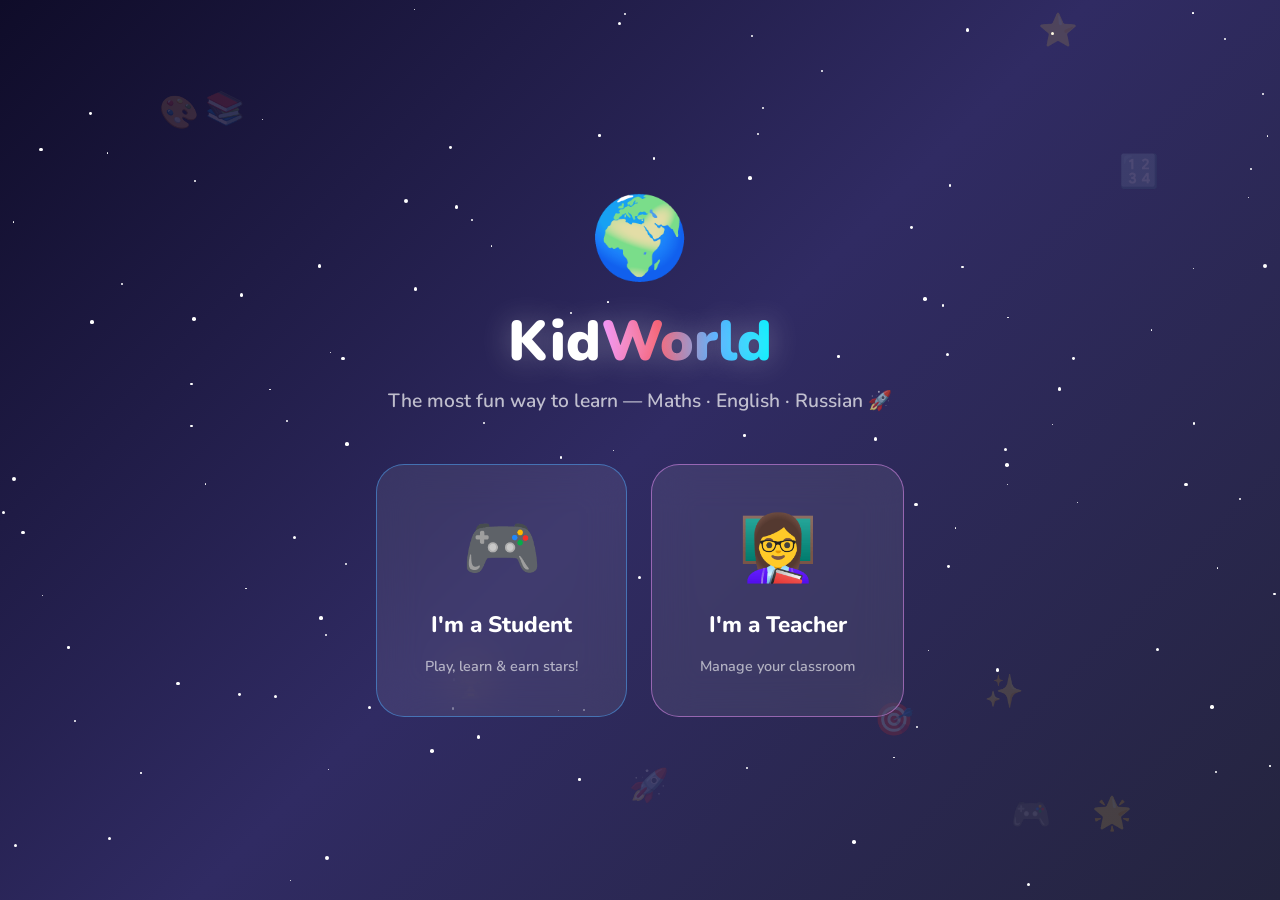
==== static/index.html @ a698bf13 "Add files via upload" ====
<!DOCTYPE html>
<html lang="en">
<head>
<meta charset="UTF-8">
<meta name="viewport" content="width=device-width,initial-scale=1">
<title>KidWorld 🌍</title>
<link href="https://fonts.googleapis.com/css2?family=Nunito:wght@400;600;700;800;900&display=swap" rel="stylesheet">
<style>
*{margin:0;padding:0;box-sizing:border-box}
body{font-family:'Nunito',sans-serif;background:linear-gradient(135deg,#0f0c29,#302b63,#24243e);min-height:100vh;display:flex;align-items:center;justify-content:center;overflow:hidden}
.stars-bg{position:fixed;inset:0;pointer-events:none}
.star{position:absolute;border-radius:50%;background:#fff;animation:twinkle var(--d,2s) ease-in-out infinite alternate}
@keyframes twinkle{0%{opacity:.1;transform:scale(1)}100%{opacity:.9;transform:scale(1.3)}}
.container{text-align:center;z-index:10;padding:40px 20px}
.logo{font-size:5rem;margin-bottom:10px;animation:bounce 2s ease-in-out infinite}
@keyframes bounce{0%,100%{transform:translateY(0)}50%{transform:translateY(-15px)}}
h1{font-size:3.5rem;font-weight:900;color:#fff;margin-bottom:8px;text-shadow:0 0 30px rgba(255,255,255,0.3)}
h1 span{background:linear-gradient(90deg,#f093fb,#f5576c,#4facfe,#00f2fe);-webkit-background-clip:text;-webkit-text-fill-color:transparent;background-clip:text}
.subtitle{font-size:1.2rem;color:rgba(255,255,255,0.7);margin-bottom:50px;font-weight:600}
.cards{display:flex;gap:24px;justify-content:center;flex-wrap:wrap}
.card{background:rgba(255,255,255,0.08);backdrop-filter:blur(20px);border:1px solid rgba(255,255,255,0.15);border-radius:28px;padding:40px 48px;cursor:pointer;transition:all .3s;text-decoration:none;display:flex;flex-direction:column;align-items:center;gap:16px;min-width:220px}
.card:hover{transform:translateY(-8px) scale(1.02);background:rgba(255,255,255,0.15);box-shadow:0 20px 60px rgba(0,0,0,0.3)}
.card-icon{font-size:4rem}
.card-title{font-size:1.4rem;font-weight:800;color:#fff}
.card-sub{font-size:.9rem;color:rgba(255,255,255,.6);font-weight:600}
.card.student{border-color:rgba(79,172,254,0.5)}
.card.student:hover{box-shadow:0 20px 60px rgba(79,172,254,0.3)}
.card.teacher{border-color:rgba(240,147,251,0.5)}
.card.teacher:hover{box-shadow:0 20px 60px rgba(240,147,251,0.3)}
.card.summary{border-color:rgba(0,242,254,0.5)}
.card.summary:hover{box-shadow:0 20px 60px rgba(0,242,254,0.3)}
.floating{position:fixed;pointer-events:none;font-size:2rem;animation:float var(--d,8s) ease-in-out infinite;opacity:0.15}
@keyframes float{0%,100%{transform:translateY(0) rotate(0deg)}50%{transform:translateY(-30px) rotate(10deg)}}
</style>
</head>
<body>
<div class="stars-bg" id="stars"></div>
<div class="container">
  <div class="logo">🌍</div>
  <h1>Kid<span>World</span></h1>
  <p class="subtitle">The most fun way to learn — Maths · English · Russian 🚀</p>
  <div class="cards">
    <a href="student.html" class="card student">
      <div class="card-icon">🎮</div>
      <div class="card-title">I'm a Student</div>
      <div class="card-sub">Play, learn & earn stars!</div>
    </a>
    <a href="teacher.html" class="card teacher">
      <div class="card-icon">👩‍🏫</div>
      <div class="card-title">I'm a Teacher</div>
      <div class="card-sub">Manage your classroom</div>
    </a>

  </div>
</div>
<script>
const sb=document.getElementById('stars');
for(let i=0;i<120;i++){
  const s=document.createElement('div');
  s.className='star';
  const size=Math.random()*3+1;
  s.style.cssText=`width:${size}px;height:${size}px;left:${Math.random()*100}%;top:${Math.random()*100}%;--d:${1+Math.random()*3}s;animation-delay:${Math.random()*3}s`;
  sb.appendChild(s);
}
const emojis=['⭐','🎮','📚','🔢','🌟','🎯','🏆','✨','🎨','🚀'];
emojis.forEach((e,i)=>{
  const d=document.createElement('div');
  d.className='floating';
  d.textContent=e;
  d.style.cssText=`left:${Math.random()*90}%;top:${Math.random()*90}%;--d:${6+Math.random()*6}s;animation-delay:${i*0.8}s`;
  document.body.appendChild(d);
});
</script>
</body>
</html>
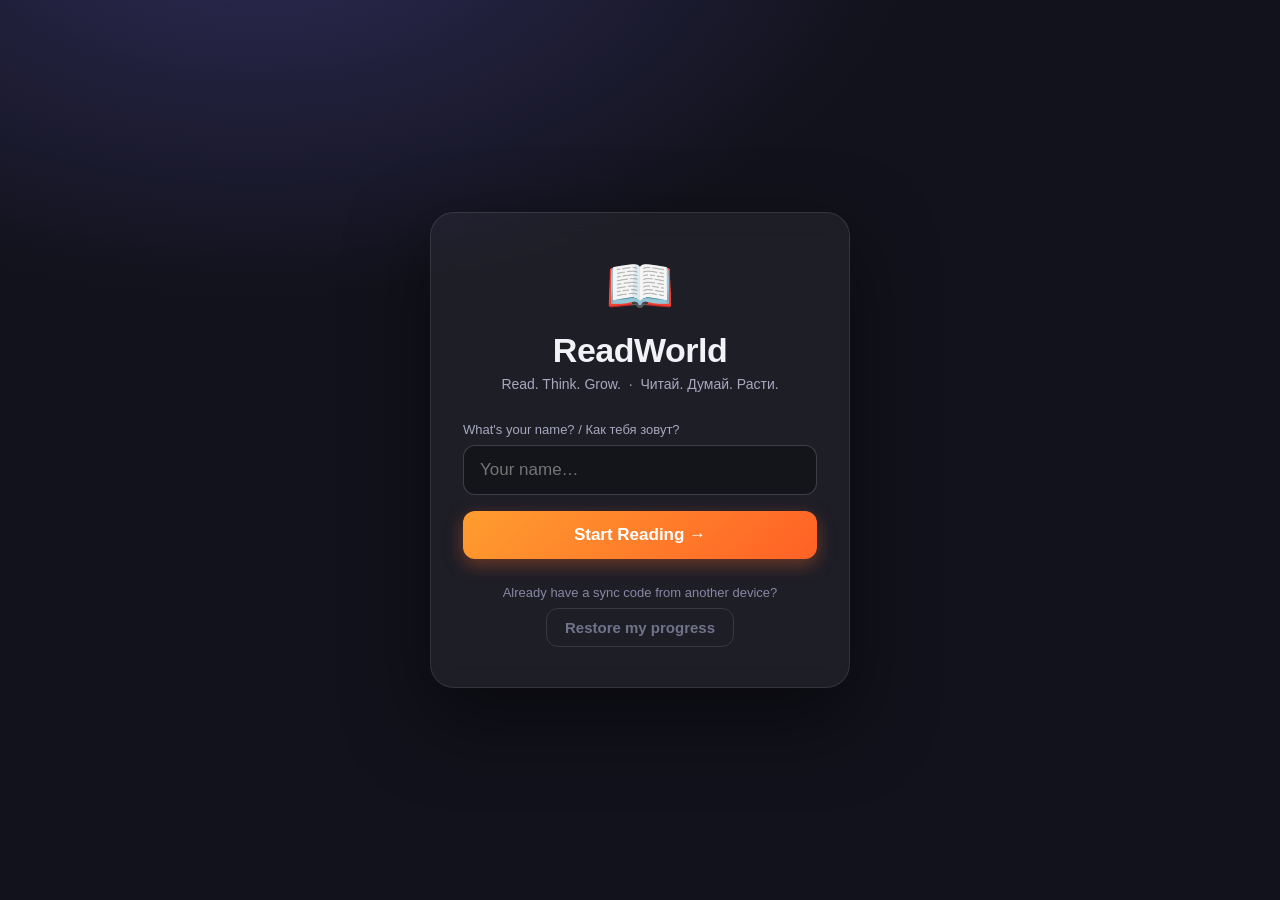
==== commit c9f44a24: "Rebuild as ReadWorld: Kindle-style reading platform with comprehension quizzes Replace the old KidWo" ====
--- a/static/index.html
+++ b/static/index.html
@@ -2,74 +2,167 @@
 <html lang="en">
 <head>
 <meta charset="UTF-8">
-<meta name="viewport" content="width=device-width,initial-scale=1">
-<title>KidWorld 🌍</title>
-<link href="https://fonts.googleapis.com/css2?family=Nunito:wght@400;600;700;800;900&display=swap" rel="stylesheet">
-<style>
-*{margin:0;padding:0;box-sizing:border-box}
-body{font-family:'Nunito',sans-serif;background:linear-gradient(135deg,#0f0c29,#302b63,#24243e);min-height:100vh;display:flex;align-items:center;justify-content:center;overflow:hidden}
-.stars-bg{position:fixed;inset:0;pointer-events:none}
-.star{position:absolute;border-radius:50%;background:#fff;animation:twinkle var(--d,2s) ease-in-out infinite alternate}
-@keyframes twinkle{0%{opacity:.1;transform:scale(1)}100%{opacity:.9;transform:scale(1.3)}}
-.container{text-align:center;z-index:10;padding:40px 20px}
-.logo{font-size:5rem;margin-bottom:10px;animation:bounce 2s ease-in-out infinite}
-@keyframes bounce{0%,100%{transform:translateY(0)}50%{transform:translateY(-15px)}}
-h1{font-size:3.5rem;font-weight:900;color:#fff;margin-bottom:8px;text-shadow:0 0 30px rgba(255,255,255,0.3)}
-h1 span{background:linear-gradient(90deg,#f093fb,#f5576c,#4facfe,#00f2fe);-webkit-background-clip:text;-webkit-text-fill-color:transparent;background-clip:text}
-.subtitle{font-size:1.2rem;color:rgba(255,255,255,0.7);margin-bottom:50px;font-weight:600}
-.cards{display:flex;gap:24px;justify-content:center;flex-wrap:wrap}
-.card{background:rgba(255,255,255,0.08);backdrop-filter:blur(20px);border:1px solid rgba(255,255,255,0.15);border-radius:28px;padding:40px 48px;cursor:pointer;transition:all .3s;text-decoration:none;display:flex;flex-direction:column;align-items:center;gap:16px;min-width:220px}
-.card:hover{transform:translateY(-8px) scale(1.02);background:rgba(255,255,255,0.15);box-shadow:0 20px 60px rgba(0,0,0,0.3)}
-.card-icon{font-size:4rem}
-.card-title{font-size:1.4rem;font-weight:800;color:#fff}
-.card-sub{font-size:.9rem;color:rgba(255,255,255,.6);font-weight:600}
-.card.student{border-color:rgba(79,172,254,0.5)}
-.card.student:hover{box-shadow:0 20px 60px rgba(79,172,254,0.3)}
-.card.teacher{border-color:rgba(240,147,251,0.5)}
-.card.teacher:hover{box-shadow:0 20px 60px rgba(240,147,251,0.3)}
-.card.summary{border-color:rgba(0,242,254,0.5)}
-.card.summary:hover{box-shadow:0 20px 60px rgba(0,242,254,0.3)}
-.floating{position:fixed;pointer-events:none;font-size:2rem;animation:float var(--d,8s) ease-in-out infinite;opacity:0.15}
-@keyframes float{0%,100%{transform:translateY(0) rotate(0deg)}50%{transform:translateY(-30px) rotate(10deg)}}
-</style>
+<meta name="viewport" content="width=device-width, initial-scale=1.0, viewport-fit=cover">
+<meta name="theme-color" content="#1a1a2e">
+<title>ReadWorld — Read. Think. Grow.</title>
+<link rel="icon" href="data:image/svg+xml,<svg xmlns='http://www.w3.org/2000/svg' viewBox='0 0 100 100'><text y='.9em' font-size='90'>📖</text></svg>">
+<link rel="stylesheet" href="css/app.css">
 </head>
 <body>
-<div class="stars-bg" id="stars"></div>
-<div class="container">
-  <div class="logo">🌍</div>
-  <h1>Kid<span>World</span></h1>
-  <p class="subtitle">The most fun way to learn — Maths · English · Russian 🚀</p>
-  <div class="cards">
-    <a href="student.html" class="card student">
-      <div class="card-icon">🎮</div>
-      <div class="card-title">I'm a Student</div>
-      <div class="card-sub">Play, learn & earn stars!</div>
-    </a>
-    <a href="teacher.html" class="card teacher">
-      <div class="card-icon">👩‍🏫</div>
-      <div class="card-title">I'm a Teacher</div>
-      <div class="card-sub">Manage your classroom</div>
-    </a>
 
+<!-- ===================== WELCOME / PROFILE ===================== -->
+<div id="welcome-screen" class="screen hidden">
+  <div class="welcome-card">
+    <div class="welcome-logo">📖</div>
+    <h1>ReadWorld</h1>
+    <p class="welcome-tag">Read. Think. Grow. &nbsp;·&nbsp; Читай. Думай. Расти.</p>
+    <label class="field-label" for="profile-name">What's your name? / Как тебя зовут?</label>
+    <input id="profile-name" type="text" maxlength="24" placeholder="Your name…" autocomplete="off">
+    <button id="btn-start" class="btn btn-primary btn-lg">Start Reading →</button>
+    <div class="welcome-sync">
+      <span>Already have a sync code from another device?</span>
+      <button id="btn-restore" class="btn btn-ghost">Restore my progress</button>
+    </div>
   </div>
 </div>
-<script>
-const sb=document.getElementById('stars');
-for(let i=0;i<120;i++){
-  const s=document.createElement('div');
-  s.className='star';
-  const size=Math.random()*3+1;
-  s.style.cssText=`width:${size}px;height:${size}px;left:${Math.random()*100}%;top:${Math.random()*100}%;--d:${1+Math.random()*3}s;animation-delay:${Math.random()*3}s`;
-  sb.appendChild(s);
-}
-const emojis=['⭐','🎮','📚','🔢','🌟','🎯','🏆','✨','🎨','🚀'];
-emojis.forEach((e,i)=>{
-  const d=document.createElement('div');
-  d.className='floating';
-  d.textContent=e;
-  d.style.cssText=`left:${Math.random()*90}%;top:${Math.random()*90}%;--d:${6+Math.random()*6}s;animation-delay:${i*0.8}s`;
-  document.body.appendChild(d);
-});
-</script>
+
+<!-- ===================== LIBRARY ===================== -->
+<div id="library-screen" class="screen hidden">
+  <header class="lib-header">
+    <div class="lib-header-inner">
+      <div class="lib-brand">
+        <span class="lib-logo">📖</span>
+        <div>
+          <div class="lib-title">ReadWorld</div>
+          <div class="lib-sub" id="lib-greeting">Hello!</div>
+        </div>
+      </div>
+      <div class="lib-actions">
+        <button id="btn-stats" class="icon-btn" title="My progress">🏆</button>
+        <button id="btn-sync" class="icon-btn" title="Sync across devices">🔄</button>
+        <button id="btn-profile" class="icon-btn" title="Profile">👤</button>
+      </div>
+    </div>
+    <div class="lib-search-row">
+      <input id="lib-search" type="search" placeholder="Search books… / Поиск книг…">
+    </div>
+    <nav class="lib-filters" id="lib-filters">
+      <button class="chip active" data-filter="all">All books</button>
+      <button class="chip" data-filter="continue">📚 Continue</button>
+      <button class="chip" data-filter="en">🇬🇧 English</button>
+      <button class="chip" data-filter="ru">🇷🇺 Русский</button>
+      <button class="chip" data-filter="science">🔬 Science</button>
+      <button class="chip" data-filter="maths">📐 Maths</button>
+      <button class="chip" data-filter="fiction">✨ Stories</button>
+    </nav>
+    <nav class="lib-filters lib-years" id="lib-years">
+      <button class="chip yr active" data-year="all">All years</button>
+      <button class="chip yr" data-year="4">Year 4</button>
+      <button class="chip yr" data-year="5">Year 5</button>
+      <button class="chip yr" data-year="6">Year 6</button>
+      <button class="chip yr" data-year="7">Year 7</button>
+      <button class="chip yr" data-year="8">Year 8</button>
+      <button class="chip yr" data-year="9">Year 9</button>
+    </nav>
+  </header>
+  <main id="lib-shelves" class="lib-shelves"></main>
+  <footer class="lib-footer">ReadWorld · A family reading project · Classic texts presented as adapted graded-reader editions</footer>
+</div>
+
+<!-- ===================== BOOK DETAILS ===================== -->
+<div id="detail-screen" class="screen hidden">
+  <div class="detail-wrap">
+    <button class="btn btn-ghost detail-back" id="btn-detail-back">← Library</button>
+    <div class="detail-card" id="detail-card"></div>
+  </div>
+</div>
+
+<!-- ===================== READER ===================== -->
+<div id="reader-screen" class="screen hidden">
+  <header class="reader-top" id="reader-top">
+    <button class="icon-btn" id="btn-reader-back" title="Back to library">←</button>
+    <div class="reader-book-title" id="reader-book-title"></div>
+    <div class="reader-top-actions">
+      <button class="icon-btn" id="btn-toc" title="Contents">☰</button>
+      <button class="icon-btn" id="btn-settings" title="Display settings">Aa</button>
+    </div>
+  </header>
+
+  <div class="reader-stage" id="reader-stage">
+    <div class="reader-viewport" id="reader-viewport">
+      <div class="reader-content" id="reader-content"></div>
+    </div>
+    <div class="tap-zone tap-left" id="tap-left"></div>
+    <div class="tap-zone tap-right" id="tap-right"></div>
+  </div>
+
+  <footer class="reader-bottom" id="reader-bottom">
+    <div class="reader-progressbar"><div class="reader-progress-fill" id="reader-progress-fill"></div></div>
+    <div class="reader-meta">
+      <span id="reader-chapter-label"></span>
+      <span id="reader-page-label"></span>
+      <span id="reader-percent-label"></span>
+    </div>
+  </footer>
+
+  <!-- TOC drawer -->
+  <div class="drawer-backdrop hidden" id="toc-backdrop"></div>
+  <aside class="toc-drawer hidden" id="toc-drawer">
+    <div class="toc-head">Contents · Оглавление</div>
+    <div id="toc-list"></div>
+  </aside>
+
+  <!-- Display settings popover -->
+  <div class="settings-pop hidden" id="settings-pop">
+    <div class="set-row">
+      <span class="set-label">Font size</span>
+      <div class="set-controls">
+        <button class="set-btn" data-act="font-">A−</button>
+        <button class="set-btn" data-act="font+">A+</button>
+      </div>
+    </div>
+    <div class="set-row">
+      <span class="set-label">Line spacing</span>
+      <div class="set-controls">
+        <button class="set-btn" data-act="line-">≡−</button>
+        <button class="set-btn" data-act="line+">≡+</button>
+      </div>
+    </div>
+    <div class="set-row">
+      <span class="set-label">Font</span>
+      <div class="set-controls">
+        <button class="set-btn" data-act="serif">Serif</button>
+        <button class="set-btn" data-act="sans">Sans</button>
+      </div>
+    </div>
+    <div class="set-row">
+      <span class="set-label">Theme</span>
+      <div class="set-controls">
+        <button class="theme-dot theme-light" data-act="th-light" title="Light"></button>
+        <button class="theme-dot theme-sepia" data-act="th-sepia" title="Sepia"></button>
+        <button class="theme-dot theme-dark" data-act="th-dark" title="Dark"></button>
+      </div>
+    </div>
+  </div>
+</div>
+
+<!-- ===================== QUIZ ===================== -->
+<div id="quiz-overlay" class="overlay hidden">
+  <div class="quiz-card" id="quiz-card"></div>
+</div>
+
+<!-- ===================== GENERIC MODAL ===================== -->
+<div id="modal-overlay" class="overlay hidden">
+  <div class="modal-card" id="modal-card"></div>
+</div>
+
+<div id="toast" class="toast hidden"></div>
+
+<script src="js/data/en_science.js"></script>
+<script src="js/data/en_maths.js"></script>
+<script src="js/data/en_fiction.js"></script>
+<script src="js/data/ru_fiction.js"></script>
+<script src="js/data/ru_edu.js"></script>
+<script src="js/app.js"></script>
 </body>
 </html>
--- a/static/css/app.css
+++ b/static/css/app.css
@@ -0,0 +1,342 @@
+/* ============================================================
+   ReadWorld — Kindle-style reading platform
+   ============================================================ */
+* { margin: 0; padding: 0; box-sizing: border-box; }
+html, body { height: 100%; }
+body {
+  font-family: -apple-system, BlinkMacSystemFont, "Segoe UI", Roboto, "Helvetica Neue", Arial, sans-serif;
+  background: #12121c;
+  color: #1c1c28;
+  -webkit-font-smoothing: antialiased;
+  overflow-x: hidden;
+}
+button { font-family: inherit; cursor: pointer; }
+input { font-family: inherit; }
+.hidden { display: none !important; }
+
+.screen { min-height: 100vh; }
+
+/* ---------- Buttons ---------- */
+.btn {
+  border: none; border-radius: 12px; padding: 10px 18px;
+  font-size: 15px; font-weight: 600; transition: transform .12s, box-shadow .12s, background .12s;
+}
+.btn:active { transform: scale(.97); }
+.btn-primary {
+  background: linear-gradient(135deg, #ff9d2f, #ff6126);
+  color: #fff; box-shadow: 0 6px 18px rgba(255, 110, 40, .35);
+}
+.btn-primary:hover { box-shadow: 0 8px 24px rgba(255,110,40,.5); }
+.btn-lg { padding: 14px 28px; font-size: 17px; width: 100%; }
+.btn-ghost {
+  background: transparent; color: inherit; opacity: .8;
+  border: 1px solid rgba(128,128,150,.35);
+}
+.btn-ghost:hover { opacity: 1; background: rgba(128,128,150,.12); }
+.icon-btn {
+  background: rgba(255,255,255,.08); border: 1px solid rgba(255,255,255,.1);
+  color: inherit; width: 40px; height: 40px; border-radius: 12px;
+  font-size: 17px; font-weight: 700; display: inline-flex; align-items: center; justify-content: center;
+  transition: background .12s;
+}
+.icon-btn:hover { background: rgba(255,255,255,.16); }
+
+/* ============================================================
+   WELCOME
+   ============================================================ */
+#welcome-screen {
+  display: flex; align-items: center; justify-content: center;
+  background: radial-gradient(1200px 700px at 20% -10%, #2d2b55 0%, #12121c 55%), #12121c;
+  padding: 24px;
+}
+.welcome-card {
+  width: 100%; max-width: 420px; text-align: center;
+  background: rgba(255,255,255,.05); border: 1px solid rgba(255,255,255,.1);
+  border-radius: 24px; padding: 40px 32px; color: #f2f2f7;
+  backdrop-filter: blur(12px);
+  box-shadow: 0 30px 80px rgba(0,0,0,.5);
+}
+.welcome-logo { font-size: 56px; margin-bottom: 12px; }
+.welcome-card h1 { font-size: 34px; letter-spacing: -.5px; margin-bottom: 6px; }
+.welcome-tag { color: #a8a8c0; font-size: 14px; margin-bottom: 30px; }
+.field-label { display: block; text-align: left; font-size: 13px; color: #a8a8c0; margin-bottom: 8px; }
+#profile-name {
+  width: 100%; padding: 14px 16px; border-radius: 12px; font-size: 17px;
+  border: 1px solid rgba(255,255,255,.18); background: rgba(0,0,0,.3); color: #fff;
+  margin-bottom: 16px; outline: none;
+}
+#profile-name:focus { border-color: #ff9d2f; }
+.welcome-sync { margin-top: 26px; font-size: 13px; color: #8888a5; display: flex; flex-direction: column; gap: 8px; align-items: center; }
+
+/* ============================================================
+   LIBRARY
+   ============================================================ */
+#library-screen {
+  background: linear-gradient(180deg, #1a1a2e 0%, #12121c 320px);
+  color: #f2f2f7; padding-bottom: 40px;
+}
+.lib-header { padding: 18px 20px 6px; max-width: 1100px; margin: 0 auto; }
+.lib-header-inner { display: flex; align-items: center; justify-content: space-between; margin-bottom: 16px; }
+.lib-brand { display: flex; align-items: center; gap: 12px; }
+.lib-logo { font-size: 34px; }
+.lib-title { font-size: 22px; font-weight: 800; letter-spacing: -.4px; }
+.lib-sub { font-size: 13px; color: #a0a0bd; }
+.lib-actions { display: flex; gap: 8px; }
+.lib-search-row { margin-bottom: 12px; }
+#lib-search {
+  width: 100%; padding: 12px 18px; border-radius: 14px; font-size: 15px;
+  border: 1px solid rgba(255,255,255,.12); background: rgba(255,255,255,.07); color: #fff; outline: none;
+}
+#lib-search::placeholder { color: #8686a2; }
+.lib-filters { display: flex; gap: 8px; overflow-x: auto; padding-bottom: 8px; scrollbar-width: none; }
+.lib-filters::-webkit-scrollbar { display: none; }
+.chip {
+  flex: 0 0 auto; padding: 8px 15px; border-radius: 999px; font-size: 13.5px; font-weight: 600;
+  background: rgba(255,255,255,.08); color: #c9c9dd; border: 1px solid rgba(255,255,255,.1);
+  transition: all .12s;
+}
+.chip:hover { background: rgba(255,255,255,.14); }
+.chip.active { background: #ff7a2f; color: #fff; border-color: #ff7a2f; }
+.chip.yr { padding: 6px 12px; font-size: 12.5px; }
+
+.lib-shelves { max-width: 1100px; margin: 0 auto; padding: 10px 20px; }
+.shelf { margin-bottom: 34px; }
+.shelf-title { font-size: 17px; font-weight: 700; margin-bottom: 14px; display: flex; align-items: center; gap: 8px; color: #ececf5; }
+.shelf-count { font-size: 12px; color: #8686a2; font-weight: 500; }
+.shelf-grid {
+  display: grid; grid-template-columns: repeat(auto-fill, minmax(150px, 1fr)); gap: 18px;
+}
+.book-card {
+  background: transparent; border: none; text-align: left; color: inherit;
+  display: flex; flex-direction: column; gap: 8px; padding: 0;
+  transition: transform .15s;
+}
+.book-card:hover { transform: translateY(-4px); }
+.book-cover {
+  aspect-ratio: 2 / 3; border-radius: 8px 14px 14px 8px; position: relative; overflow: hidden;
+  box-shadow: 0 10px 25px rgba(0,0,0,.45), inset 4px 0 8px rgba(255,255,255,.12), inset -2px 0 6px rgba(0,0,0,.25);
+  display: flex; flex-direction: column; justify-content: space-between; padding: 14px 12px;
+}
+.book-cover::before {
+  content: ""; position: absolute; left: 7px; top: 0; bottom: 0; width: 1.5px;
+  background: rgba(0,0,0,.28);
+}
+.cover-emoji { font-size: 38px; line-height: 1; filter: drop-shadow(0 3px 4px rgba(0,0,0,.3)); }
+.cover-title { font-size: 14px; font-weight: 800; line-height: 1.25; color: #fff; text-shadow: 0 1px 3px rgba(0,0,0,.35); font-family: Georgia, serif; }
+.cover-author { font-size: 11px; color: rgba(255,255,255,.85); margin-top: 5px; }
+.cover-badge {
+  position: absolute; top: 10px; right: 10px; font-size: 10.5px; font-weight: 700;
+  background: rgba(0,0,0,.4); color: #fff; padding: 3px 8px; border-radius: 999px; backdrop-filter: blur(4px);
+}
+.book-meta-line { display: flex; align-items: center; justify-content: space-between; gap: 6px; }
+.book-name { font-size: 13px; font-weight: 600; color: #e8e8f2; line-height: 1.3; }
+.book-progress-txt { font-size: 11.5px; color: #9a9ab5; }
+.book-bar { height: 4px; border-radius: 4px; background: rgba(255,255,255,.12); overflow: hidden; }
+.book-bar-fill { height: 100%; border-radius: 4px; background: linear-gradient(90deg,#ff9d2f,#ff6126); }
+.lib-empty { text-align: center; color: #8686a2; padding: 60px 20px; font-size: 15px; }
+.lib-footer { text-align: center; color: #6a6a85; font-size: 12px; padding: 20px; max-width: 1100px; margin: 0 auto; }
+
+/* ============================================================
+   DETAIL
+   ============================================================ */
+#detail-screen { background: linear-gradient(180deg,#1a1a2e,#12121c 400px); color: #f2f2f7; }
+.detail-wrap { max-width: 760px; margin: 0 auto; padding: 20px; }
+.detail-back { margin-bottom: 16px; color: #c9c9dd; }
+.detail-card {
+  background: rgba(255,255,255,.05); border: 1px solid rgba(255,255,255,.1);
+  border-radius: 22px; padding: 30px; display: flex; gap: 28px; flex-wrap: wrap;
+}
+.detail-cover { width: 170px; flex: 0 0 auto; }
+.detail-cover .book-cover { width: 170px; }
+.detail-info { flex: 1; min-width: 240px; }
+.detail-info h2 { font-size: 26px; letter-spacing: -.4px; margin-bottom: 4px; font-family: Georgia, serif; }
+.detail-author { color: #a0a0bd; font-size: 14px; margin-bottom: 14px; }
+.detail-tags { display: flex; gap: 8px; flex-wrap: wrap; margin-bottom: 16px; }
+.tag { font-size: 12px; font-weight: 600; padding: 4px 10px; border-radius: 999px; background: rgba(255,255,255,.1); color: #d8d8e8; }
+.detail-desc { font-size: 14.5px; line-height: 1.65; color: #c5c5da; margin-bottom: 22px; }
+.detail-actions { display: flex; gap: 12px; flex-wrap: wrap; }
+.detail-chapters { width: 100%; margin-top: 26px; border-top: 1px solid rgba(255,255,255,.1); padding-top: 18px; }
+.detail-chapters h3 { font-size: 15px; margin-bottom: 12px; color: #ececf5; }
+.dchap {
+  display: flex; align-items: center; justify-content: space-between; gap: 10px;
+  padding: 11px 14px; border-radius: 12px; background: rgba(255,255,255,.05);
+  margin-bottom: 8px; font-size: 14px; width: 100%; border: 1px solid transparent; color: #e2e2ef; text-align: left;
+}
+.dchap:hover { border-color: rgba(255,255,255,.2); }
+.dchap .dchap-state { font-size: 12px; color: #9a9ab5; flex: 0 0 auto; }
+.dchap .done { color: #57d98e; }
+
+/* ============================================================
+   READER  (theme-driven)
+   ============================================================ */
+#reader-screen {
+  display: flex; flex-direction: column; height: 100vh; height: 100dvh;
+  --paper: #fbf8f1; --ink: #2a2620; --faint: #8d8578; --accent: #b06e2c;
+  background: var(--paper); color: var(--ink);
+  transition: background .25s, color .25s;
+}
+#reader-screen.th-light { --paper: #ffffff; --ink: #222226; --faint: #8a8a95; --accent: #cc5c1e; }
+#reader-screen.th-sepia { --paper: #f6ecd9; --ink: #453a26; --faint: #978a6f; --accent: #a35f1c; }
+#reader-screen.th-dark  { --paper: #16161e; --ink: #cfcfd9; --faint: #6f6f82; --accent: #e08c3c; }
+
+.reader-top {
+  display: flex; align-items: center; gap: 12px; padding: 10px 14px;
+  border-bottom: 1px solid color-mix(in srgb, var(--ink) 10%, transparent);
+  flex: 0 0 auto; position: relative; z-index: 30; background: var(--paper);
+}
+.reader-top .icon-btn { background: color-mix(in srgb, var(--ink) 7%, transparent); border-color: color-mix(in srgb, var(--ink) 10%, transparent); color: var(--ink); }
+.reader-book-title {
+  flex: 1; text-align: center; font-size: 13.5px; font-weight: 600; color: var(--faint);
+  white-space: nowrap; overflow: hidden; text-overflow: ellipsis;
+}
+.reader-top-actions { display: flex; gap: 8px; }
+
+.reader-stage { flex: 1; position: relative; overflow: hidden; }
+.reader-viewport { position: absolute; inset: 0; padding: 26px 8vw 20px; overflow: hidden; }
+.reader-content {
+  height: 100%;
+  transition: transform .28s cubic-bezier(.25,.7,.3,1);
+  font-family: Georgia, "Times New Roman", "Noto Serif", serif;
+  font-size: 19px; line-height: 1.75;
+}
+.reader-content.sans { font-family: -apple-system, "Segoe UI", Roboto, Arial, sans-serif; }
+.reader-content h2.chap-heading {
+  font-size: 1.55em; line-height: 1.3; margin: 0 0 .4em; letter-spacing: -.3px;
+}
+.reader-content .chap-book { font-size: .72em; text-transform: uppercase; letter-spacing: 2px; color: var(--accent); font-weight: 700; margin-bottom: 1.4em; font-family: inherit; }
+.reader-content p { margin: 0 0 1em; text-align: justify; hyphens: auto; -webkit-hyphens: auto; }
+.reader-content p:first-of-type { text-indent: 0; }
+.chap-end {
+  margin-top: 2em; text-align: center; break-inside: avoid;
+}
+.chap-end .fleuron { color: var(--accent); font-size: 22px; letter-spacing: 8px; margin-bottom: 18px; }
+.btn-chap-quiz {
+  background: var(--accent); color: #fff; border: none; padding: 13px 26px;
+  border-radius: 12px; font-size: 15.5px; font-weight: 700; box-shadow: 0 6px 16px color-mix(in srgb, var(--accent) 40%, transparent);
+}
+.chap-end .quiz-done-note { font-size: 14px; color: var(--faint); margin-top: 10px; }
+
+.tap-zone { position: absolute; top: 0; bottom: 0; width: 22%; z-index: 10; cursor: pointer; -webkit-tap-highlight-color: transparent; }
+.tap-left { left: 0; } .tap-right { right: 0; }
+
+.reader-bottom { flex: 0 0 auto; padding: 0 8vw 12px; background: var(--paper); position: relative; z-index: 30; }
+.reader-progressbar { height: 3px; border-radius: 3px; background: color-mix(in srgb, var(--ink) 10%, transparent); margin-bottom: 8px; overflow: hidden; }
+.reader-progress-fill { height: 100%; background: var(--accent); border-radius: 3px; transition: width .3s; }
+.reader-meta { display: flex; justify-content: space-between; font-size: 12px; color: var(--faint); }
+
+/* TOC drawer */
+.drawer-backdrop { position: fixed; inset: 0; background: rgba(0,0,0,.45); z-index: 40; }
+.toc-drawer {
+  position: fixed; top: 0; left: 0; bottom: 0; width: min(340px, 85vw); z-index: 41;
+  background: var(--paper); color: var(--ink); box-shadow: 8px 0 30px rgba(0,0,0,.3);
+  padding: 20px; overflow-y: auto; animation: slidein .22s ease;
+}
+@keyframes slidein { from { transform: translateX(-100%); } to { transform: translateX(0); } }
+.toc-head { font-weight: 800; font-size: 16px; margin-bottom: 14px; }
+.toc-item {
+  display: flex; justify-content: space-between; align-items: center; gap: 8px; width: 100%;
+  background: none; border: none; color: var(--ink); text-align: left;
+  padding: 12px 10px; border-radius: 10px; font-size: 14.5px;
+}
+.toc-item:hover { background: color-mix(in srgb, var(--ink) 7%, transparent); }
+.toc-item.current { background: color-mix(in srgb, var(--accent) 14%, transparent); font-weight: 700; }
+.toc-state { font-size: 12px; color: var(--faint); flex: 0 0 auto; }
+.toc-state.done { color: #2fa568; }
+
+/* Settings popover */
+.settings-pop {
+  position: absolute; top: 58px; right: 14px; z-index: 45; width: 270px;
+  background: var(--paper); color: var(--ink); border-radius: 16px; padding: 16px;
+  border: 1px solid color-mix(in srgb, var(--ink) 12%, transparent);
+  box-shadow: 0 16px 40px rgba(0,0,0,.3);
+}
+.set-row { display: flex; align-items: center; justify-content: space-between; margin-bottom: 12px; }
+.set-row:last-child { margin-bottom: 0; }
+.set-label { font-size: 13.5px; font-weight: 600; color: var(--faint); }
+.set-controls { display: flex; gap: 8px; }
+.set-btn {
+  background: color-mix(in srgb, var(--ink) 7%, transparent); color: var(--ink);
+  border: 1px solid color-mix(in srgb, var(--ink) 12%, transparent);
+  border-radius: 10px; padding: 7px 12px; font-size: 13.5px; font-weight: 700;
+}
+.theme-dot { width: 32px; height: 32px; border-radius: 50%; border: 2px solid color-mix(in srgb, var(--ink) 25%, transparent); }
+.theme-light { background: #fff; } .theme-sepia { background: #f6ecd9; } .theme-dark { background: #16161e; }
+
+/* ============================================================
+   QUIZ
+   ============================================================ */
+.overlay {
+  position: fixed; inset: 0; z-index: 100; background: rgba(10,10,18,.55);
+  backdrop-filter: blur(6px);
+  display: flex; align-items: center; justify-content: center; padding: 18px;
+  animation: fadein .2s ease;
+}
+@keyframes fadein { from { opacity: 0; } to { opacity: 1; } }
+.quiz-card, .modal-card {
+  width: 100%; max-width: 520px; max-height: 88vh; overflow-y: auto;
+  background: #fff; color: #24242e; border-radius: 22px; padding: 28px;
+  box-shadow: 0 30px 80px rgba(0,0,0,.5); animation: popin .25s cubic-bezier(.3,1.4,.6,1);
+}
+@keyframes popin { from { transform: scale(.92); opacity: 0; } to { transform: scale(1); opacity: 1; } }
+.quiz-eyebrow { font-size: 12px; text-transform: uppercase; letter-spacing: 2px; color: #ff7a2f; font-weight: 800; margin-bottom: 6px; }
+.quiz-title { font-size: 21px; font-weight: 800; letter-spacing: -.3px; margin-bottom: 4px; }
+.quiz-progress { font-size: 13px; color: #8a8a99; margin-bottom: 18px; }
+.quiz-q { font-size: 17.5px; font-weight: 700; line-height: 1.45; margin-bottom: 18px; }
+.quiz-opt {
+  display: block; width: 100%; text-align: left; padding: 13px 16px; margin-bottom: 10px;
+  border-radius: 14px; border: 2px solid #e6e6ee; background: #f7f7fb; color: #24242e;
+  font-size: 15px; font-weight: 500; line-height: 1.4; transition: all .12s;
+}
+.quiz-opt:hover:not(:disabled) { border-color: #ffb37a; background: #fff7f0; }
+.quiz-opt:disabled { cursor: default; }
+.quiz-opt.correct { border-color: #2fa568; background: #e9f9f0; font-weight: 700; }
+.quiz-opt.wrong { border-color: #e0524d; background: #fdeeee; }
+.quiz-explain {
+  border-left: 4px solid #ffb37a; background: #fff6ec; color: #5c4a33;
+  padding: 12px 14px; border-radius: 0 12px 12px 0; font-size: 14px; line-height: 1.55; margin: 6px 0 16px;
+}
+.quiz-actions { display: flex; gap: 10px; justify-content: flex-end; margin-top: 6px; }
+.quiz-result { text-align: center; padding: 10px 0; }
+.quiz-result .big { font-size: 58px; margin-bottom: 8px; }
+.quiz-result h3 { font-size: 23px; margin-bottom: 6px; }
+.quiz-result p { color: #6d6d7e; font-size: 14.5px; margin-bottom: 20px; line-height: 1.5; }
+.quiz-stars { font-size: 30px; letter-spacing: 6px; margin-bottom: 12px; }
+
+/* modal shared */
+.modal-card h3 { font-size: 20px; margin-bottom: 10px; }
+.modal-card p { font-size: 14.5px; line-height: 1.6; color: #55555f; margin-bottom: 14px; }
+.modal-card input {
+  width: 100%; padding: 12px 14px; border-radius: 12px; border: 1.5px solid #d8d8e2;
+  font-size: 16px; margin-bottom: 14px; outline: none;
+}
+.modal-card input:focus { border-color: #ff7a2f; }
+.modal-actions { display: flex; gap: 10px; justify-content: flex-end; flex-wrap: wrap; }
+.sync-code-display {
+  font-size: 30px; font-weight: 800; letter-spacing: 6px; text-align: center;
+  background: #f4f4f9; border: 2px dashed #c9c9d8; border-radius: 14px; padding: 16px; margin-bottom: 14px;
+  font-family: ui-monospace, Menlo, monospace; color: #2b2b38;
+}
+.stat-grid { display: grid; grid-template-columns: 1fr 1fr; gap: 12px; margin-bottom: 16px; }
+.stat-box { background: #f6f6fa; border-radius: 14px; padding: 14px; text-align: center; }
+.stat-box .v { font-size: 26px; font-weight: 800; color: #ff7a2f; }
+.stat-box .l { font-size: 12px; color: #77778a; margin-top: 2px; }
+
+.toast {
+  position: fixed; bottom: 26px; left: 50%; transform: translateX(-50%);
+  background: #24242e; color: #fff; padding: 12px 20px; border-radius: 999px;
+  font-size: 14px; font-weight: 600; z-index: 200; box-shadow: 0 10px 30px rgba(0,0,0,.4);
+  animation: toastin .25s ease;
+}
+@keyframes toastin { from { opacity: 0; transform: translate(-50%, 12px); } to { opacity: 1; transform: translate(-50%, 0); } }
+
+/* ---------- Responsive ---------- */
+@media (max-width: 640px) {
+  .shelf-grid { grid-template-columns: repeat(auto-fill, minmax(118px, 1fr)); gap: 14px; }
+  .reader-viewport { padding: 20px 6vw 14px; }
+  .reader-content { font-size: 17px; }
+  .detail-card { padding: 22px; }
+  .quiz-card, .modal-card { padding: 22px; }
+}
+@media (min-width: 900px) {
+  .reader-viewport { padding: 40px 12vw 24px; max-width: 1100px; margin: 0 auto; position: absolute; left: 0; right: 0; }
+}
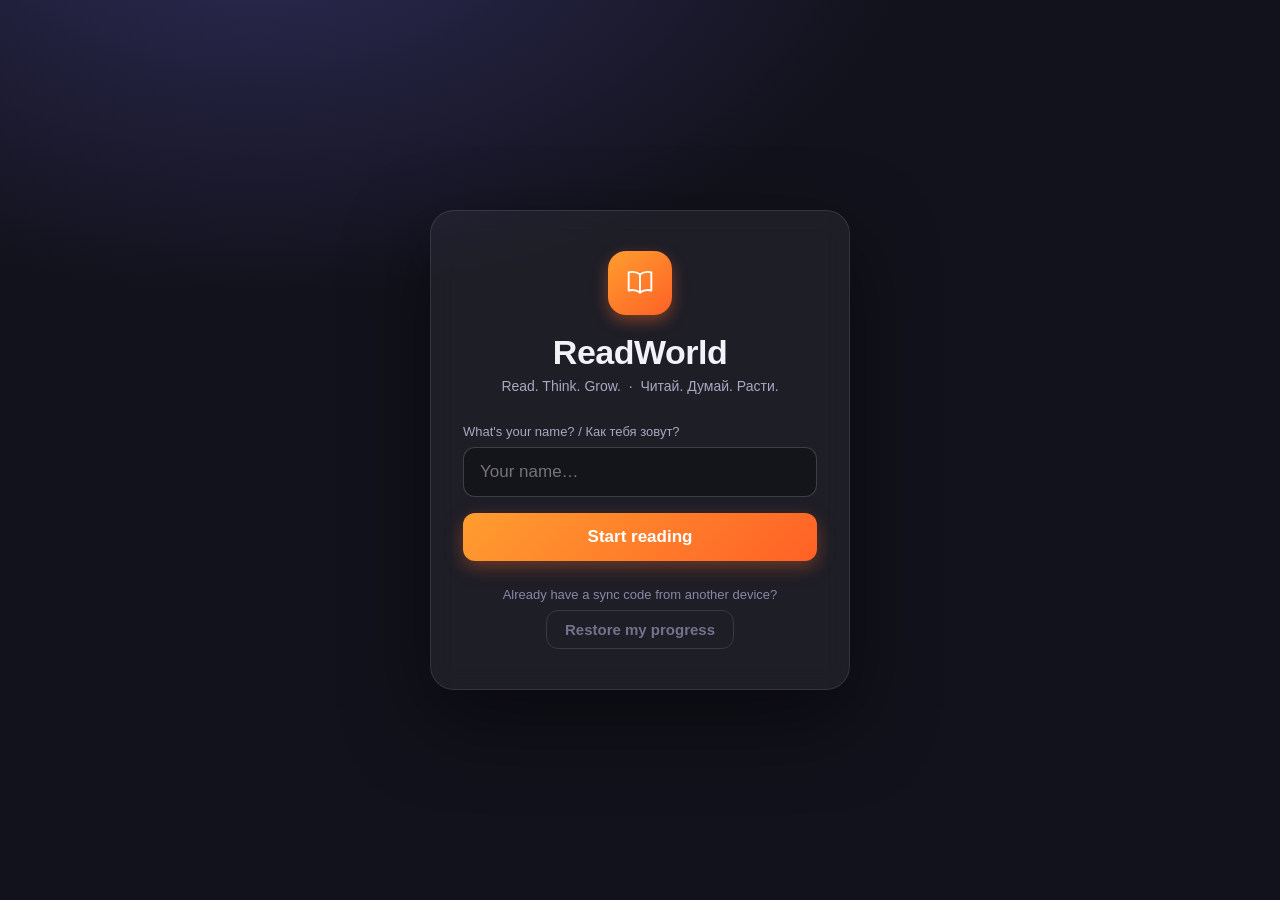
==== commit 5faa1d53: "Professional redesign: remove all emoji, add typographic covers and SVG icons Replace every emoji in" ====
--- a/static/index.html
+++ b/static/index.html
@@ -3,9 +3,9 @@
 <head>
 <meta charset="UTF-8">
 <meta name="viewport" content="width=device-width, initial-scale=1.0, viewport-fit=cover">
-<meta name="theme-color" content="#1a1a2e">
+<meta name="theme-color" content="#14141f">
 <title>ReadWorld — Read. Think. Grow.</title>
-<link rel="icon" href="data:image/svg+xml,<svg xmlns='http://www.w3.org/2000/svg' viewBox='0 0 100 100'><text y='.9em' font-size='90'>📖</text></svg>">
+<link rel="icon" href="data:image/svg+xml,<svg xmlns='http://www.w3.org/2000/svg' viewBox='0 0 48 48'><rect width='48' height='48' rx='11' fill='%23ff7a2f'/><g fill='none' stroke='%23fff' stroke-width='2.6' stroke-linecap='round' stroke-linejoin='round'><path d='M24 15c-2.6-1.8-6-2.8-9.4-2.8-1.7 0-3.2.2-4.3.6v21.6c1.1-.4 2.6-.6 4.3-.6 3.4 0 6.8 1 9.4 2.8'/><path d='M24 15c2.6-1.8 6-2.8 9.4-2.8 1.7 0 3.2.2 4.3.6v21.6c-1.1-.4-2.6-.6-4.3-.6-3.4 0-6.8 1-9.4 2.8'/><path d='M24 15v19.4'/></g></svg>">
 <link rel="stylesheet" href="css/app.css">
 </head>
 <body>
@@ -13,12 +13,18 @@
 <!-- ===================== WELCOME / PROFILE ===================== -->
 <div id="welcome-screen" class="screen hidden">
   <div class="welcome-card">
-    <div class="welcome-logo">📖</div>
+    <div class="brand-mark brand-mark-lg" aria-hidden="true">
+      <svg viewBox="0 0 48 48" fill="none" stroke="currentColor" stroke-width="2.4" stroke-linecap="round" stroke-linejoin="round">
+        <path d="M24 13c-2.7-1.9-6.2-3-9.7-3-1.8 0-3.4.2-4.6.6v22.9c1.2-.4 2.8-.6 4.6-.6 3.5 0 7 1.1 9.7 3"/>
+        <path d="M24 13c2.7-1.9 6.2-3 9.7-3 1.8 0 3.4.2 4.6.6v22.9c-1.2-.4-2.8-.6-4.6-.6-3.5 0-7 1.1-9.7 3"/>
+        <path d="M24 13v22.9"/>
+      </svg>
+    </div>
     <h1>ReadWorld</h1>
     <p class="welcome-tag">Read. Think. Grow. &nbsp;·&nbsp; Читай. Думай. Расти.</p>
     <label class="field-label" for="profile-name">What's your name? / Как тебя зовут?</label>
     <input id="profile-name" type="text" maxlength="24" placeholder="Your name…" autocomplete="off">
-    <button id="btn-start" class="btn btn-primary btn-lg">Start Reading →</button>
+    <button id="btn-start" class="btn btn-primary btn-lg">Start reading</button>
     <div class="welcome-sync">
       <span>Already have a sync code from another device?</span>
       <button id="btn-restore" class="btn btn-ghost">Restore my progress</button>
@@ -31,29 +37,44 @@
   <header class="lib-header">
     <div class="lib-header-inner">
       <div class="lib-brand">
-        <span class="lib-logo">📖</span>
+        <span class="brand-mark" aria-hidden="true">
+          <svg viewBox="0 0 48 48" fill="none" stroke="currentColor" stroke-width="2.6" stroke-linecap="round" stroke-linejoin="round">
+            <path d="M24 13c-2.7-1.9-6.2-3-9.7-3-1.8 0-3.4.2-4.6.6v22.9c1.2-.4 2.8-.6 4.6-.6 3.5 0 7 1.1 9.7 3"/>
+            <path d="M24 13c2.7-1.9 6.2-3 9.7-3 1.8 0 3.4.2 4.6.6v22.9c-1.2-.4-2.8-.6-4.6-.6-3.5 0-7 1.1-9.7 3"/>
+            <path d="M24 13v22.9"/>
+          </svg>
+        </span>
         <div>
           <div class="lib-title">ReadWorld</div>
           <div class="lib-sub" id="lib-greeting">Hello!</div>
         </div>
       </div>
       <div class="lib-actions">
-        <button id="btn-stats" class="icon-btn" title="My progress">🏆</button>
-        <button id="btn-sync" class="icon-btn" title="Sync across devices">🔄</button>
-        <button id="btn-profile" class="icon-btn" title="Profile">👤</button>
+        <button id="btn-stats" class="icon-btn" title="My progress" aria-label="My progress">
+          <svg viewBox="0 0 24 24" fill="none" stroke="currentColor" stroke-width="1.8" stroke-linecap="round" stroke-linejoin="round"><circle cx="12" cy="9" r="6"/><path d="M8.4 14.3 7 22l5-2.8L17 22l-1.4-7.7"/></svg>
+        </button>
+        <button id="btn-sync" class="icon-btn" title="Sync across devices" aria-label="Sync across devices">
+          <svg viewBox="0 0 24 24" fill="none" stroke="currentColor" stroke-width="1.8" stroke-linecap="round" stroke-linejoin="round"><path d="M20 11a8 8 0 0 0-14.3-4.6L3 9"/><path d="M4 13a8 8 0 0 0 14.3 4.6L21 15"/><path d="M3 4v5h5"/><path d="M21 20v-5h-5"/></svg>
+        </button>
+        <button id="btn-profile" class="icon-btn" title="Profile" aria-label="Profile">
+          <svg viewBox="0 0 24 24" fill="none" stroke="currentColor" stroke-width="1.8" stroke-linecap="round" stroke-linejoin="round"><circle cx="12" cy="8" r="4"/><path d="M5 21v-1a7 7 0 0 1 14 0v1"/></svg>
+        </button>
       </div>
     </div>
     <div class="lib-search-row">
+      <span class="search-ic" aria-hidden="true">
+        <svg viewBox="0 0 24 24" fill="none" stroke="currentColor" stroke-width="1.8" stroke-linecap="round" stroke-linejoin="round"><circle cx="11" cy="11" r="7"/><path d="m21 21-4.3-4.3"/></svg>
+      </span>
       <input id="lib-search" type="search" placeholder="Search books… / Поиск книг…">
     </div>
     <nav class="lib-filters" id="lib-filters">
       <button class="chip active" data-filter="all">All books</button>
-      <button class="chip" data-filter="continue">📚 Continue</button>
-      <button class="chip" data-filter="en">🇬🇧 English</button>
-      <button class="chip" data-filter="ru">🇷🇺 Русский</button>
-      <button class="chip" data-filter="science">🔬 Science</button>
-      <button class="chip" data-filter="maths">📐 Maths</button>
-      <button class="chip" data-filter="fiction">✨ Stories</button>
+      <button class="chip" data-filter="continue">Continue</button>
+      <button class="chip" data-filter="en">English</button>
+      <button class="chip" data-filter="ru">Русский</button>
+      <button class="chip" data-filter="science">Science</button>
+      <button class="chip" data-filter="maths">Maths</button>
+      <button class="chip" data-filter="fiction">Stories</button>
     </nav>
     <nav class="lib-filters lib-years" id="lib-years">
       <button class="chip yr active" data-year="all">All years</button>
@@ -72,7 +93,10 @@
 <!-- ===================== BOOK DETAILS ===================== -->
 <div id="detail-screen" class="screen hidden">
   <div class="detail-wrap">
-    <button class="btn btn-ghost detail-back" id="btn-detail-back">← Library</button>
+    <button class="btn btn-ghost detail-back" id="btn-detail-back">
+      <svg viewBox="0 0 24 24" fill="none" stroke="currentColor" stroke-width="1.9" stroke-linecap="round" stroke-linejoin="round"><path d="M15 5l-7 7 7 7"/></svg>
+      Library
+    </button>
     <div class="detail-card" id="detail-card"></div>
   </div>
 </div>
@@ -80,11 +104,15 @@
 <!-- ===================== READER ===================== -->
 <div id="reader-screen" class="screen hidden">
   <header class="reader-top" id="reader-top">
-    <button class="icon-btn" id="btn-reader-back" title="Back to library">←</button>
+    <button class="icon-btn" id="btn-reader-back" title="Back to library" aria-label="Back to library">
+      <svg viewBox="0 0 24 24" fill="none" stroke="currentColor" stroke-width="1.9" stroke-linecap="round" stroke-linejoin="round"><path d="M15 5l-7 7 7 7"/></svg>
+    </button>
     <div class="reader-book-title" id="reader-book-title"></div>
     <div class="reader-top-actions">
-      <button class="icon-btn" id="btn-toc" title="Contents">☰</button>
-      <button class="icon-btn" id="btn-settings" title="Display settings">Aa</button>
+      <button class="icon-btn" id="btn-toc" title="Contents" aria-label="Contents">
+        <svg viewBox="0 0 24 24" fill="none" stroke="currentColor" stroke-width="1.9" stroke-linecap="round" stroke-linejoin="round"><path d="M4 7h16M4 12h16M4 17h16"/></svg>
+      </button>
+      <button class="icon-btn" id="btn-settings" title="Display settings" aria-label="Display settings"><span class="aa-glyph">Aa</span></button>
     </div>
   </header>
 
@@ -124,8 +152,8 @@
     <div class="set-row">
       <span class="set-label">Line spacing</span>
       <div class="set-controls">
-        <button class="set-btn" data-act="line-">≡−</button>
-        <button class="set-btn" data-act="line+">≡+</button>
+        <button class="set-btn" data-act="line-">−</button>
+        <button class="set-btn" data-act="line+">+</button>
       </div>
     </div>
     <div class="set-row">
@@ -138,9 +166,9 @@
     <div class="set-row">
       <span class="set-label">Theme</span>
       <div class="set-controls">
-        <button class="theme-dot theme-light" data-act="th-light" title="Light"></button>
-        <button class="theme-dot theme-sepia" data-act="th-sepia" title="Sepia"></button>
-        <button class="theme-dot theme-dark" data-act="th-dark" title="Dark"></button>
+        <button class="theme-dot theme-light" data-act="th-light" title="Light" aria-label="Light theme"></button>
+        <button class="theme-dot theme-sepia" data-act="th-sepia" title="Sepia" aria-label="Sepia theme"></button>
+        <button class="theme-dot theme-dark" data-act="th-dark" title="Dark" aria-label="Dark theme"></button>
       </div>
     </div>
   </div>
--- a/static/css/app.css
+++ b/static/css/app.css
@@ -33,13 +33,32 @@
   border: 1px solid rgba(128,128,150,.35);
 }
 .btn-ghost:hover { opacity: 1; background: rgba(128,128,150,.12); }
+.btn-icon { display: inline-flex; align-items: center; gap: 8px; }
+.btn-icon .ic-play { display: inline-flex; width: 15px; height: 15px; }
+.btn-icon .ic-play svg { width: 100%; height: 100%; }
+.btn .ic-play svg { display: block; }
+.detail-back { display: inline-flex; align-items: center; gap: 6px; }
+.detail-back svg { width: 17px; height: 17px; }
 .icon-btn {
   background: rgba(255,255,255,.08); border: 1px solid rgba(255,255,255,.1);
   color: inherit; width: 40px; height: 40px; border-radius: 12px;
-  font-size: 17px; font-weight: 700; display: inline-flex; align-items: center; justify-content: center;
-  transition: background .12s;
+  display: inline-flex; align-items: center; justify-content: center;
+  transition: background .12s, border-color .12s;
 }
 .icon-btn:hover { background: rgba(255,255,255,.16); }
+.icon-btn svg { width: 20px; height: 20px; }
+.icon-btn .aa-glyph { font-size: 16px; font-weight: 700; letter-spacing: .5px; }
+
+/* Brand mark */
+.brand-mark {
+  width: 42px; height: 42px; flex: 0 0 auto; border-radius: 12px;
+  display: inline-flex; align-items: center; justify-content: center;
+  background: linear-gradient(140deg, #ff9d2f, #ff6126); color: #fff;
+  box-shadow: 0 6px 16px rgba(255,110,40,.4);
+}
+.brand-mark svg { width: 26px; height: 26px; }
+.brand-mark-lg { width: 64px; height: 64px; border-radius: 18px; margin: 0 auto 18px; }
+.brand-mark-lg svg { width: 38px; height: 38px; }
 
 /* ============================================================
    WELCOME
@@ -56,7 +75,6 @@
   backdrop-filter: blur(12px);
   box-shadow: 0 30px 80px rgba(0,0,0,.5);
 }
-.welcome-logo { font-size: 56px; margin-bottom: 12px; }
 .welcome-card h1 { font-size: 34px; letter-spacing: -.5px; margin-bottom: 6px; }
 .welcome-tag { color: #a8a8c0; font-size: 14px; margin-bottom: 30px; }
 .field-label { display: block; text-align: left; font-size: 13px; color: #a8a8c0; margin-bottom: 8px; }
@@ -78,15 +96,17 @@
 .lib-header { padding: 18px 20px 6px; max-width: 1100px; margin: 0 auto; }
 .lib-header-inner { display: flex; align-items: center; justify-content: space-between; margin-bottom: 16px; }
 .lib-brand { display: flex; align-items: center; gap: 12px; }
-.lib-logo { font-size: 34px; }
 .lib-title { font-size: 22px; font-weight: 800; letter-spacing: -.4px; }
 .lib-sub { font-size: 13px; color: #a0a0bd; }
 .lib-actions { display: flex; gap: 8px; }
-.lib-search-row { margin-bottom: 12px; }
+.lib-search-row { position: relative; margin-bottom: 14px; }
+.search-ic { position: absolute; left: 15px; top: 50%; transform: translateY(-50%); color: #8686a2; display: inline-flex; pointer-events: none; }
+.search-ic svg { width: 18px; height: 18px; }
 #lib-search {
-  width: 100%; padding: 12px 18px; border-radius: 14px; font-size: 15px;
+  width: 100%; padding: 12px 18px 12px 42px; border-radius: 14px; font-size: 15px;
   border: 1px solid rgba(255,255,255,.12); background: rgba(255,255,255,.07); color: #fff; outline: none;
 }
+#lib-search:focus { border-color: rgba(255,140,70,.6); background: rgba(255,255,255,.1); }
 #lib-search::placeholder { color: #8686a2; }
 .lib-filters { display: flex; gap: 8px; overflow-x: auto; padding-bottom: 8px; scrollbar-width: none; }
 .lib-filters::-webkit-scrollbar { display: none; }
@@ -113,20 +133,40 @@
 }
 .book-card:hover { transform: translateY(-4px); }
 .book-cover {
-  aspect-ratio: 2 / 3; border-radius: 8px 14px 14px 8px; position: relative; overflow: hidden;
-  box-shadow: 0 10px 25px rgba(0,0,0,.45), inset 4px 0 8px rgba(255,255,255,.12), inset -2px 0 6px rgba(0,0,0,.25);
-  display: flex; flex-direction: column; justify-content: space-between; padding: 14px 12px;
-}
-.book-cover::before {
-  content: ""; position: absolute; left: 7px; top: 0; bottom: 0; width: 1.5px;
-  background: rgba(0,0,0,.28);
-}
-.cover-emoji { font-size: 38px; line-height: 1; filter: drop-shadow(0 3px 4px rgba(0,0,0,.3)); }
-.cover-title { font-size: 14px; font-weight: 800; line-height: 1.25; color: #fff; text-shadow: 0 1px 3px rgba(0,0,0,.35); font-family: Georgia, serif; }
-.cover-author { font-size: 11px; color: rgba(255,255,255,.85); margin-top: 5px; }
-.cover-badge {
-  position: absolute; top: 10px; right: 10px; font-size: 10.5px; font-weight: 700;
-  background: rgba(0,0,0,.4); color: #fff; padding: 3px 8px; border-radius: 999px; backdrop-filter: blur(4px);
+  aspect-ratio: 2 / 3; border-radius: 4px 12px 12px 4px; position: relative; overflow: hidden;
+  background: linear-gradient(155deg, var(--c1), var(--c2));
+  box-shadow: 0 12px 26px rgba(0,0,0,.5), inset 3px 0 7px rgba(255,255,255,.14), inset -2px 0 8px rgba(0,0,0,.3);
+  color: #fff;
+}
+/* spine shadow line */
+.cover-spine { position: absolute; left: 8px; top: 0; bottom: 0; width: 1px; background: rgba(0,0,0,.32); box-shadow: 1px 0 0 rgba(255,255,255,.08); }
+/* large faint watermark initial */
+.cover-watermark {
+  position: absolute; right: -6px; bottom: -22px; font-family: Georgia, "Times New Roman", serif;
+  font-size: 130px; line-height: 1; font-weight: 700; color: rgba(255,255,255,.08);
+  pointer-events: none; user-select: none;
+}
+.cover-body {
+  position: absolute; inset: 0; padding: 16px 15px 14px 20px;
+  display: flex; flex-direction: column;
+}
+.cover-kicker {
+  font-size: 8.5px; font-weight: 700; letter-spacing: 1.3px; text-transform: uppercase;
+  color: rgba(255,255,255,.82);
+}
+.cover-heading {
+  margin-top: auto; margin-bottom: auto; display: flex; flex-direction: column; align-items: flex-start;
+}
+.cover-rule { width: 26px; height: 2px; background: rgba(255,255,255,.6); margin: 9px 0; }
+.cover-title {
+  font-family: Georgia, "Times New Roman", "Noto Serif", serif; font-weight: 700;
+  font-size: 15px; line-height: 1.22; color: #fff; text-shadow: 0 1px 3px rgba(0,0,0,.3);
+  letter-spacing: .1px;
+}
+.cover-author { font-size: 10px; letter-spacing: .3px; color: rgba(255,255,255,.85); margin-top: 6px; text-transform: uppercase; }
+.cover-imprint {
+  font-size: 8px; font-weight: 700; letter-spacing: 2px; text-transform: uppercase;
+  color: rgba(255,255,255,.55); text-align: left;
 }
 .book-meta-line { display: flex; align-items: center; justify-content: space-between; gap: 6px; }
 .book-name { font-size: 13px; font-weight: 600; color: #e8e8f2; line-height: 1.3; }
@@ -209,12 +249,18 @@
 .chap-end {
   margin-top: 2em; text-align: center; break-inside: avoid;
 }
-.chap-end .fleuron { color: var(--accent); font-size: 22px; letter-spacing: 8px; margin-bottom: 18px; }
+.chap-end .fleuron { display: flex; align-items: center; justify-content: center; gap: 10px; margin-bottom: 22px; }
+.chap-end .fleuron span { width: 34px; height: 1px; background: color-mix(in srgb, var(--ink) 22%, transparent); }
+.chap-end .fleuron .dot { width: 5px; height: 5px; background: none; border: 1px solid var(--accent); transform: rotate(45deg); }
 .btn-chap-quiz {
-  background: var(--accent); color: #fff; border: none; padding: 13px 26px;
+  background: var(--accent); color: #fff; border: none; padding: 13px 28px;
   border-radius: 12px; font-size: 15.5px; font-weight: 700; box-shadow: 0 6px 16px color-mix(in srgb, var(--accent) 40%, transparent);
-}
-.chap-end .quiz-done-note { font-size: 14px; color: var(--faint); margin-top: 10px; }
+  transition: transform .12s, box-shadow .12s;
+}
+.btn-chap-quiz:hover { transform: translateY(-1px); box-shadow: 0 9px 22px color-mix(in srgb, var(--accent) 45%, transparent); }
+.chap-end .quiz-done-note { font-size: 14px; color: var(--faint); margin-top: 12px; }
+.chap-end .quiz-done-note a { color: var(--accent); text-decoration: none; font-weight: 600; }
+.chap-end .quiz-done-note a:hover { text-decoration: underline; }
 
 .tap-zone { position: absolute; top: 0; bottom: 0; width: 22%; z-index: 10; cursor: pointer; -webkit-tap-highlight-color: transparent; }
 .tap-left { left: 0; } .tap-right { right: 0; }
@@ -292,15 +338,44 @@
 .quiz-opt.correct { border-color: #2fa568; background: #e9f9f0; font-weight: 700; }
 .quiz-opt.wrong { border-color: #e0524d; background: #fdeeee; }
 .quiz-explain {
-  border-left: 4px solid #ffb37a; background: #fff6ec; color: #5c4a33;
+  border-left: 4px solid #9aa0ad; background: #f4f5f8; color: #4a4a58;
   padding: 12px 14px; border-radius: 0 12px 12px 0; font-size: 14px; line-height: 1.55; margin: 6px 0 16px;
 }
-.quiz-actions { display: flex; gap: 10px; justify-content: flex-end; margin-top: 6px; }
+.quiz-explain.ok { border-left-color: #2fa568; background: #edf9f2; color: #22664a; }
+.quiz-explain.no { border-left-color: #e0524d; background: #fdf0ef; color: #7a3230; }
+.quiz-actions { display: flex; gap: 10px; justify-content: flex-end; margin-top: 6px; flex-wrap: wrap; }
 .quiz-result { text-align: center; padding: 10px 0; }
-.quiz-result .big { font-size: 58px; margin-bottom: 8px; }
 .quiz-result h3 { font-size: 23px; margin-bottom: 6px; }
 .quiz-result p { color: #6d6d7e; font-size: 14.5px; margin-bottom: 20px; line-height: 1.5; }
-.quiz-stars { font-size: 30px; letter-spacing: 6px; margin-bottom: 12px; }
+
+/* score ring */
+.score-ring {
+  position: relative; width: 96px; height: 96px; border-radius: 50%; margin: 0 auto 14px;
+  display: flex; align-items: center; justify-content: center;
+  background: conic-gradient(var(--ring, #ff7a2f) var(--pct, 100%), #ececf2 0);
+}
+.score-ring::before {
+  content: ""; position: absolute; width: 78px; height: 78px; border-radius: 50%; background: #fff;
+}
+.score-ring .score-frac { position: relative; font-size: 27px; font-weight: 800; color: #26262f; }
+.score-ring .score-frac small { font-size: 14px; font-weight: 600; color: #9a9aa8; }
+.score-ring.tier-gold { --ring: #f2a516; }
+.score-ring.tier-good { --ring: #2fa568; }
+.score-ring.tier-ok   { --ring: #ff7a2f; }
+.score-ring.tier-low  { --ring: #c9ccd6; }
+
+/* star row (SVG) */
+.quiz-stars { display: flex; gap: 6px; justify-content: center; margin-bottom: 14px; }
+.quiz-stars .star { width: 30px; height: 30px; }
+.quiz-stars .star.on { fill: #f2a516; }
+.quiz-stars .star.off { fill: #e4e5ea; }
+
+.finish-badge {
+  width: 72px; height: 72px; border-radius: 50%; margin: 0 auto 14px;
+  display: flex; align-items: center; justify-content: center;
+  background: linear-gradient(140deg,#ff9d2f,#ff6126); color: #fff;
+}
+.finish-badge svg { width: 38px; height: 38px; }
 
 /* modal shared */
 .modal-card h3 { font-size: 20px; margin-bottom: 10px; }
